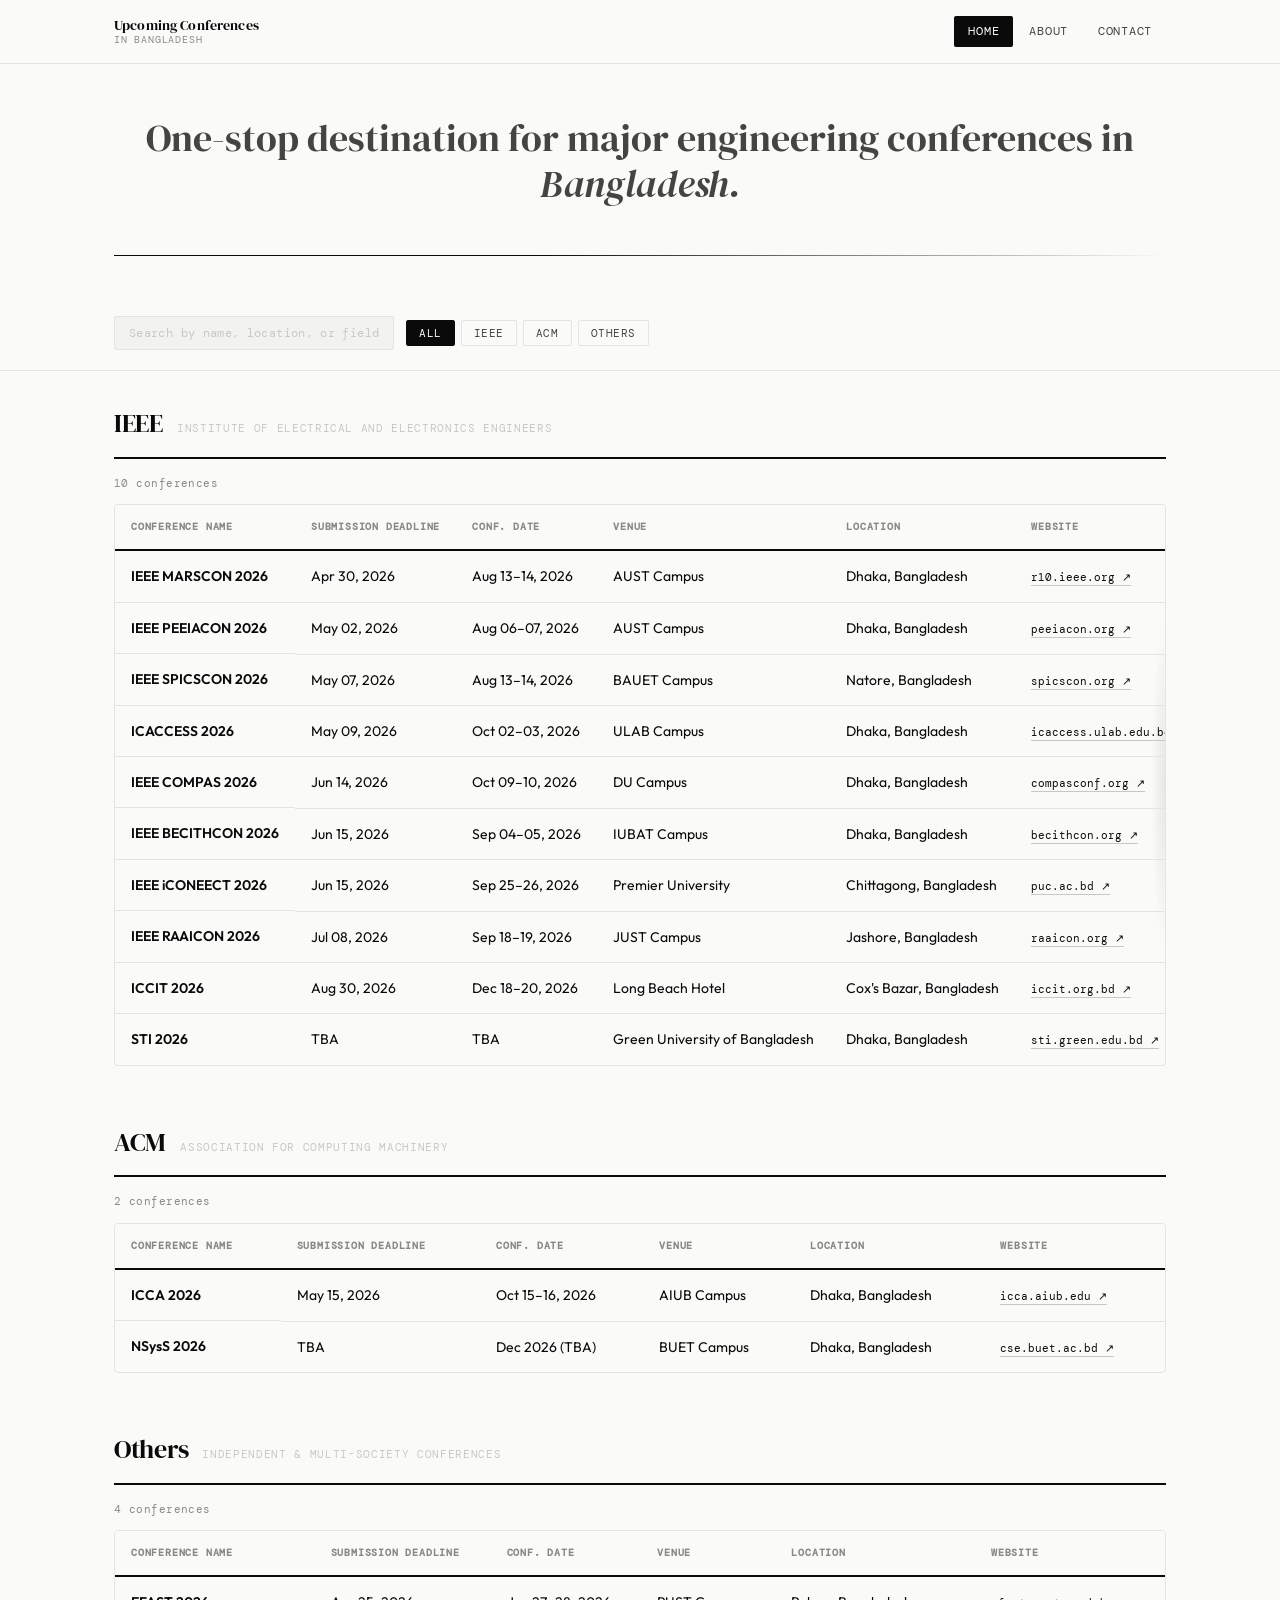
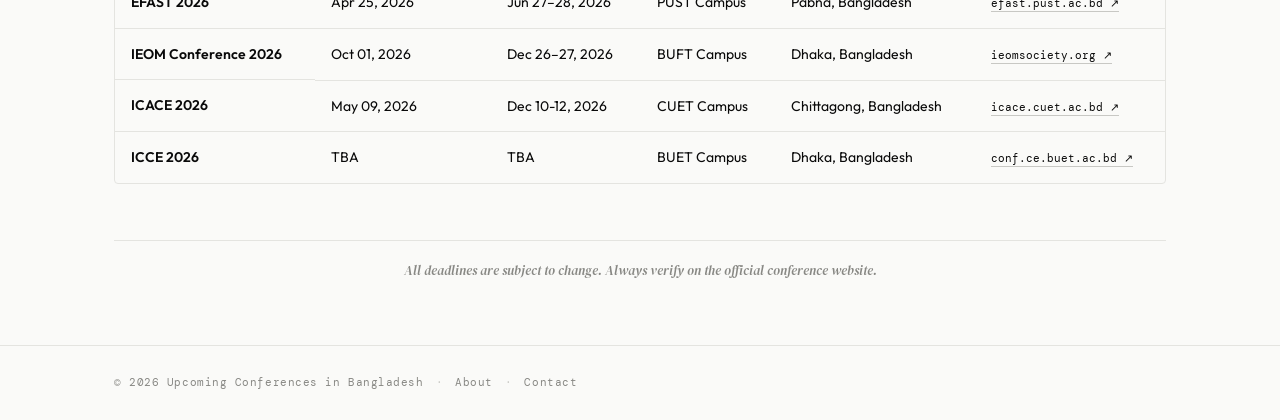
==== index.html @ 28735045 "index.html" ====
<!DOCTYPE html>
<html lang="en">
<head>
  <meta charset="UTF-8">
  <meta name="viewport" content="width=device-width, initial-scale=1.0">
  <title>Upcoming Conferences in Bangladesh</title>
  <link rel="icon" href="favicon.ico" type="image/x-icon">
  <link rel="stylesheet" href="css/style.css">
  <link href="https://fonts.googleapis.com/css2?family=DM+Serif+Display:ital@0;1&family=DM+Mono:wght@400;500&family=Outfit:wght@300;400;500;600&display=swap" rel="stylesheet">
</head>
<body>

  <nav class="navbar">
    <div class="nav-inner">
      <a href="index.html" class="nav-logo">
        <div class="logo-text">
          <span class="logo-line1">Upcoming Conferences</span>
          <span class="logo-line2">in Bangladesh</span>
        </div>
      </a>
      <div class="nav-links">
        <a href="index.html" class="nav-link active">Home</a>
        <a href="about.html" class="nav-link">About</a>
        <a href="contact.html" class="nav-link">Contact</a>
      </div>
      <button class="nav-toggle" id="navToggle" aria-label="Menu">
        <span></span><span></span><span></span>
      </button>
    </div>
    <div class="nav-mobile" id="navMobile">
      <a href="index.html" class="nav-link active">Home</a>
      <a href="about.html" class="nav-link">About</a>
      <a href="contact.html" class="nav-link">Contact</a>
    </div>
  </nav>

  <header class="hero">
    <div class="hero-inner">
      <p class="hero-sub" style="text-align:center;">One-stop destination for major engineering conferences in<br><em>Bangladesh.</em></p>
    </div>
    <div class="hero-rule"></div>
  </header>

  <section class="filters-bar">
    <div class="container">
      <input type="text" id="searchInput" class="search-input" placeholder="Search by name, location, or field…" oninput="filterTable()">
      <div class="filter-chips">
        <button class="chip active" onclick="filterByField('all', this)">All</button>
        <button class="chip" onclick="filterByField('IEEE', this)">IEEE</button>
        <button class="chip" onclick="filterByField('ACM', this)">ACM</button>
        <button class="chip" onclick="filterByField('Others', this)">Others</button>
      </div>
    </div>
  </section>

  <main class="container">

    <div class="org-section" data-org="IEEE">
      <div class="org-header">
        <span class="org-label">IEEE</span>
        <span class="org-label-sub">Institute of Electrical and Electronics Engineers</span>
      </div>
      <div class="table-note">
        <span class="count-label" id="countLabel-ieee"></span>
      </div>
      <div class="table-wrapper">
        <table class="conf-table">
          <thead><tr>
            <th>Conference Name</th><th>Submission Deadline</th><th>Conf. Date</th><th>Venue</th><th>Location</th><th>Website</th>
          </tr></thead>
          <tbody class="tableBody" data-org="IEEE">
            <tr data-org="IEEE">
              <td class="conf-name">IEEE MARSCON 2026</td>
              <td class="deadline-cell">Apr 30, 2026</td>
              <td>Aug 13–14, 2026</td><td>AUST Campus</td><td>Dhaka, Bangladesh</td>
              <td><a href="https://r10.ieee.org/bd-aps-mtts/marscon" target="_blank" class="conf-link">r10.ieee.org ↗</a></td>
            </tr>
            <tr data-org="IEEE">
              <td class="conf-name">IEEE PEEIACON 2026</td>
              <td class="deadline-cell">May 02, 2026</td>
              <td>Aug 06–07, 2026</td><td>AUST Campus</td><td>Dhaka, Bangladesh</td>
              <td><a href="https://peeiacon.org/2026" target="_blank" class="conf-link">peeiacon.org ↗</a></td>
            </tr>
            <tr data-org="IEEE">
              <td class="conf-name">IEEE SPICSCON 2026</td>
              <td class="deadline-cell">May 07, 2026</td>
              <td>Aug 13–14, 2026</td><td>BAUET Campus</td><td>Natore, Bangladesh</td>
              <td><a href="https://spicscon.org/2026" target="_blank" class="conf-link">spicscon.org ↗</a></td>
            </tr>
            <tr data-org="IEEE">
              <td class="conf-name">ICACCESS 2026</td>
              <td class="deadline-cell">May 09, 2026</td>
              <td>Oct 02–03, 2026</td><td>ULAB Campus</td><td>Dhaka, Bangladesh</td>
              <td><a href="https://icaccess.ulab.edu.bd" target="_blank" class="conf-link">icaccess.ulab.edu.bd ↗</a></td>
            </tr>
            <tr data-org="IEEE">
              <td class="conf-name">IEEE COMPAS 2026</td>
              <td class="deadline-cell">Jun 14, 2026</td>
              <td>Oct 09–10, 2026</td><td>DU Campus</td><td>Dhaka, Bangladesh</td>
              <td><a href="https://compasconf.org" target="_blank" class="conf-link">compasconf.org ↗</a></td>
            </tr>
            <tr data-org="IEEE">
              <td class="conf-name">IEEE BECITHCON 2026</td>
              <td class="deadline-cell">Jun 15, 2026</td>
              <td>Sep 04–05, 2026</td><td>IUBAT Campus</td><td>Dhaka, Bangladesh</td>
              <td><a href="https://becithcon.org/2026" target="_blank" class="conf-link">becithcon.org ↗</a></td>
            </tr>
            <tr data-org="IEEE">
              <td class="conf-name">IEEE iCONEECT 2026</td>
              <td class="deadline-cell">Jun 15, 2026</td>
              <td>Sep 25–26, 2026</td><td>Premier University</td><td>Chittagong, Bangladesh</td>
              <td><a href="https://iconeect2026.puc.ac.bd" target="_blank" class="conf-link">puc.ac.bd ↗</a></td>
            </tr>
            <tr data-org="IEEE">
              <td class="conf-name">IEEE RAAICON 2026</td>
              <td class="deadline-cell">Jul 08, 2026</td>
              <td>Sep 18–19, 2026</td><td>JUST Campus</td><td>Jashore, Bangladesh</td>
              <td><a href="https://raaicon.org/2026" target="_blank" class="conf-link">raaicon.org ↗</a></td>
            </tr>
            <tr data-org="IEEE">
              <td class="conf-name">ICCIT 2026</td>
              <td class="deadline-cell">Aug 30, 2026</td>
              <td>Dec 18–20, 2026</td><td>Long Beach Hotel</td><td>Cox's Bazar, Bangladesh</td>
              <td><a href="https://iccit.org.bd/2026/" target="_blank" class="conf-link">iccit.org.bd ↗</a></td>
            </tr>
            <tr data-org="IEEE">
              <td class="conf-name">STI 2026</td>
              <td class="deadline-cell">TBA</td>
              <td>TBA</td><td>Green University of Bangladesh</td><td>Dhaka, Bangladesh</td>
              <td><a href="https://sti.green.edu.bd/" target="_blank" class="conf-link">sti.green.edu.bd ↗</a></td>
            </tr>
          </tbody>
        </table>
      </div>
      <div class="card-list" id="cardList-ieee"></div>
    </div>

    <div class="org-section" data-org="ACM">
      <div class="org-header">
        <span class="org-label">ACM</span>
        <span class="org-label-sub">Association for Computing Machinery</span>
      </div>
      <div class="table-note">
        <span class="count-label" id="countLabel-acm"></span>
      </div>
      <div class="table-wrapper">
        <table class="conf-table">
          <thead><tr>
            <th>Conference Name</th><th>Submission Deadline</th><th>Conf. Date</th><th>Venue</th><th>Location</th><th>Website</th>
          </tr></thead>
          <tbody class="tableBody" data-org="ACM">
            <tr data-org="ACM">
              <td class="conf-name">ICCA 2026</td>
              <td class="deadline-cell">May 15, 2026</td>
              <td>Oct 15–16, 2026</td><td>AIUB Campus</td><td>Dhaka, Bangladesh</td>
              <td><a href="https://icca.aiub.edu/" target="_blank" class="conf-link">icca.aiub.edu ↗</a></td>
            </tr>
            <tr data-org="ACM">
              <td class="conf-name">NSysS 2026</td>
              <td class="deadline-cell">TBA</td>
              <td>Dec 2026 (TBA)</td><td>BUET Campus</td><td>Dhaka, Bangladesh</td>
              <td><a href="https://cse.buet.ac.bd/nsyss2026/" target="_blank" class="conf-link">cse.buet.ac.bd ↗</a></td>
            </tr>
          </tbody>
        </table>
      </div>
      <div class="card-list" id="cardList-acm"></div>
    </div>

    <div class="org-section" data-org="Others">
      <div class="org-header">
        <span class="org-label">Others</span>
        <span class="org-label-sub">Independent &amp; multi-society conferences</span>
      </div>
      <div class="table-note">
        <span class="count-label" id="countLabel-others"></span>
      </div>
      <div class="table-wrapper">
        <table class="conf-table">
          <thead><tr>
            <th>Conference Name</th><th>Submission Deadline</th><th>Conf. Date</th><th>Venue</th><th>Location</th><th>Website</th>
          </tr></thead>
          <tbody class="tableBody" data-org="Others">
            <tr data-org="Others">
              <td class="conf-name">EFAST 2026</td>
              <td class="deadline-cell">Apr 25, 2026</td>
              <td>Jun 27–28, 2026</td><td>PUST Campus</td><td>Pabna, Bangladesh</td>
              <td><a href="https://efast.pust.ac.bd" target="_blank" class="conf-link">efast.pust.ac.bd ↗</a></td>
            </tr>
            <tr data-org="Others">
              <td class="conf-name">IEOM Conference 2026</td>
              <td class="deadline-cell">Oct 01, 2026</td>
              <td>Dec 26–27, 2026</td><td>BUFT Campus</td><td>Dhaka, Bangladesh</td>
              <td><a href="https://ieomsociety.org/bangladesh2026/" target="_blank" class="conf-link">ieomsociety.org ↗</a></td>
            </tr>
<tr data-org="Others">
              <td class="conf-name">ICACE 2026</td>
              <td class="deadline-cell">May 09, 2026</td>
              <td>Dec 10-12, 2026</td><td>CUET Campus</td><td>Chittagong, Bangladesh</td>
              <td><a href="https://icace.cuet.ac.bd/" target="_blank" class="conf-link">icace.cuet.ac.bd ↗</a></td>
            </tr>
<tr data-org="Others">
              <td class="conf-name">ICCE 2026</td>
              <td class="deadline-cell">TBA</td>
              <td>TBA</td><td>BUET Campus</td><td>Dhaka, Bangladesh</td>
              <td><a href="https://conf.ce.buet.ac.bd/" target="_blank" class="conf-link">conf.ce.buet.ac.bd ↗</a></td>
            </tr>
          </tbody>
        </table>
      </div>
      <div class="card-list" id="cardList-others"></div>
    </div>

    <p class="no-results" id="noResults" style="display:none">No conferences match your search.</p>

    <div class="table-footer">
      <p><em>All deadlines are subject to change. Always verify on the official conference website.</em></p>
    </div>

  </main>

  <footer class="site-footer">
    <div class="container">
      <span>© 2026 Upcoming Conferences in Bangladesh</span>
      <span class="footer-sep">·</span>
      <a href="about.html">About</a>
      <span class="footer-sep">·</span>
      <a href="contact.html">Contact</a>
    </div>
  </footer>

  <script src="js/script.js"></script>
</body>
</html>
---- css/style.css ----
/* ===== RESET & BASE ===== */
*, *::before, *::after { box-sizing: border-box; margin: 0; padding: 0; }

:root {
  --black: #0a0a0a;
  --white: #fafaf8;
  --gray-100: #f2f2f0;
  --gray-200: #e4e4e0;
  --gray-300: #c8c8c4;
  --gray-500: #888884;
  --gray-700: #444442;
  --accent: #111;
  --font-serif: 'DM Serif Display', Georgia, serif;
  --font-sans: 'Outfit', sans-serif;
  --font-mono: 'DM Mono', monospace;
  --radius: 4px;
  --nav-h: 64px;
}

html { scroll-behavior: smooth; }

body {
  background: var(--white);
  color: var(--black);
  font-family: var(--font-sans);
  font-size: 15px;
  line-height: 1.6;
  -webkit-font-smoothing: antialiased;
}

a { color: inherit; text-decoration: none; }
.container { max-width: 1100px; margin: 0 auto; padding: 0 24px; }

/* ===== NAVBAR ===== */
.navbar {
  position: sticky;
  top: 0;
  z-index: 100;
  background: var(--white);
  border-bottom: 1px solid var(--gray-200);
  height: var(--nav-h);
}

.nav-inner {
  max-width: 1100px;
  margin: 0 auto;
  padding: 0 24px;
  height: 100%;
  display: flex;
  align-items: center;
  gap: 16px;
}

/* LOGO */
.nav-logo {
  display: flex;
  align-items: center;
  gap: 10px;
  text-decoration: none;
  flex-shrink: 0;
}

.logo-text {
  display: flex;
  flex-direction: column;
  line-height: 1.2;
}

.logo-line1 {
  font-family: var(--font-serif);
  font-size: 14px;
  color: var(--black);
  letter-spacing: 0.01em;
}

.logo-line2 {
  font-family: var(--font-mono);
  font-size: 10px;
  color: var(--gray-500);
  letter-spacing: 0.08em;
  text-transform: uppercase;
}

/* NAV LINKS */
.nav-links {
  margin-left: auto;
  display: flex;
  gap: 2px;
}

.nav-link {
  font-family: var(--font-mono);
  font-size: 12px;
  letter-spacing: 0.06em;
  text-transform: uppercase;
  padding: 6px 14px;
  border-radius: 2px;
  color: var(--gray-700);
  transition: background 0.15s, color 0.15s;
}

.nav-link:hover { background: var(--gray-100); color: var(--black); }
.nav-link.active { background: var(--black); color: var(--white); }

/* HAMBURGER */
.nav-toggle {
  display: none;
  flex-direction: column;
  gap: 5px;
  background: none;
  border: none;
  cursor: pointer;
  padding: 4px;
  margin-left: auto;
}

.nav-toggle span {
  display: block;
  width: 22px;
  height: 1.5px;
  background: var(--black);
  transition: transform 0.2s, opacity 0.2s;
}

.nav-mobile {
  display: none;
  flex-direction: column;
  background: var(--white);
  border-top: 1px solid var(--gray-200);
  padding: 12px 24px;
  gap: 4px;
}

.nav-mobile .nav-link {
  padding: 10px 12px;
  font-size: 13px;
}

.nav-mobile.open { display: flex; }

/* ===== HERO ===== */
.hero {
  padding: 52px 24px 40px;
  max-width: 1100px;
  margin: 0 auto;
  position: relative;
}

.hero-sub {
  font-family: var(--font-serif);
  font-size: clamp(24px, 3.5vw, 38px);
  color: var(--gray-700);
  font-weight: 400;
  line-height: 1.2;
  white-space: nowrap;
  overflow: hidden;
  text-overflow: ellipsis;
}

.hero-rule {
  margin-top: 48px;
  height: 1px;
  background: linear-gradient(to right, var(--black) 0%, var(--black) 40%, transparent 100%);
}

/* ===== FILTERS ===== */
.filters-bar {
  padding: 20px 0;
  border-bottom: 1px solid var(--gray-200);
  background: var(--white);
  position: sticky;
  top: var(--nav-h);
  z-index: 50;
}

.filters-bar .container {
  display: flex;
  flex-wrap: wrap;
  align-items: center;
  gap: 12px;
}

.search-input {
  font-family: var(--font-mono);
  font-size: 12px;
  letter-spacing: 0.03em;
  border: 1px solid var(--gray-200);
  background: var(--gray-100);
  padding: 8px 14px;
  border-radius: 2px;
  outline: none;
  width: 280px;
  transition: border-color 0.15s, background 0.15s;
  color: var(--black);
}

.search-input::placeholder { color: var(--gray-300); }
.search-input:focus { border-color: var(--black); background: var(--white); }

.filter-chips {
  display: flex;
  gap: 6px;
  flex-wrap: wrap;
}

.chip {
  font-family: var(--font-mono);
  font-size: 11px;
  letter-spacing: 0.05em;
  text-transform: uppercase;
  padding: 5px 12px;
  border: 1px solid var(--gray-200);
  background: transparent;
  border-radius: 2px;
  cursor: pointer;
  color: var(--gray-700);
  transition: background 0.12s, color 0.12s, border-color 0.12s;
}

.chip:hover { border-color: var(--gray-500); color: var(--black); }
.chip.active { background: var(--black); color: var(--white); border-color: var(--black); }

/* ===== TABLE AREA ===== */
main.container { padding-top: 32px; padding-bottom: 64px; }

.table-note {
  display: flex;
  justify-content: space-between;
  align-items: center;
  margin-bottom: 12px;
}

.swipe-hint {
  font-family: var(--font-mono);
  font-size: 10px;
  letter-spacing: 0.06em;
  color: var(--gray-300);
  text-transform: uppercase;
  display: none; /* shown only on mobile via JS */
}

.count-label {
  font-family: var(--font-mono);
  font-size: 11px;
  color: var(--gray-500);
  letter-spacing: 0.04em;
}

/* TABLE */
.table-wrapper {
  width: 100%;
  overflow-x: auto;
  -webkit-overflow-scrolling: touch;
  border: 1px solid var(--gray-200);
  border-radius: var(--radius);
  /* Subtle scroll shadow indicators */
  background:
    linear-gradient(to right, var(--white) 20px, transparent 20px),
    linear-gradient(to left, var(--white) 20px, transparent 20px) 100% 0,
    radial-gradient(ellipse at left, rgba(0,0,0,.08) 0%, transparent 70%) 0 50%,
    radial-gradient(ellipse at right, rgba(0,0,0,.08) 0%, transparent 70%) 100% 50%;
  background-repeat: no-repeat;
  background-color: var(--white);
  background-size: 40px 100%, 40px 100%, 14px 60%, 14px 60%;
  background-attachment: local, local, scroll, scroll;
}

.conf-table {
  width: 100%;
  min-width: 780px;
  border-collapse: collapse;
  font-size: 14px;
}

.conf-table thead tr {
  border-bottom: 2px solid var(--black);
}

.conf-table th {
  font-family: var(--font-mono);
  font-size: 10px;
  letter-spacing: 0.08em;
  text-transform: uppercase;
  color: var(--gray-500);
  padding: 14px 16px;
  text-align: left;
  white-space: nowrap;
  background: var(--white);
}

.conf-table td {
  padding: 14px 16px;
  vertical-align: top;
  border-bottom: 1px solid var(--gray-200);
  color: var(--black);
  white-space: nowrap;
}

.conf-table tbody tr {
  transition: background 0.1s;
}

.conf-table tbody tr:hover { background: var(--gray-100); }
.conf-table tbody tr:last-child td { border-bottom: none; }
.conf-table tbody tr.hidden { display: none; }

/* Conf name cell */
.conf-name {
  font-weight: 600;
  white-space: nowrap;
  display: flex;
  align-items: center;
  gap: 8px;
}

.conf-field-tag {
  font-family: var(--font-mono);
  font-size: 9px;
  letter-spacing: 0.06em;
  text-transform: uppercase;
  padding: 2px 7px;
  border: 1px solid var(--gray-200);
  border-radius: 2px;
  color: var(--gray-500);
  font-weight: 400;
  flex-shrink: 0;
}

/* Deadline cell */
.deadline-cell {
  white-space: nowrap;
}

.deadline-note {
  display: block;
  font-size: 10px;
  color: var(--gray-300);
  font-family: var(--font-mono);
  margin-top: 2px;
  white-space: normal;
  max-width: 160px;
  line-height: 1.4;
}

/* Website link */
.conf-link {
  font-family: var(--font-mono);
  font-size: 11px;
  color: var(--black);
  border-bottom: 1px solid var(--gray-300);
  padding-bottom: 1px;
  transition: border-color 0.15s;
  white-space: nowrap;
}

.conf-link:hover { border-color: var(--black); }

/* ===== MOBILE CARDS ===== */
.card-list {
  display: none;
  flex-direction: column;
  gap: 1px;
  background: var(--gray-200);
  border: 1px solid var(--gray-200);
  border-radius: var(--radius);
  overflow: hidden;
}

.conf-card {
  background: var(--white);
  padding: 18px 16px;
  transition: background 0.1s;
}

.conf-card.hidden { display: none; }
.conf-card:active { background: var(--gray-100); }

.card-top {
  display: flex;
  justify-content: space-between;
  align-items: flex-start;
  gap: 12px;
  margin-bottom: 10px;
}

.card-name {
  font-weight: 600;
  font-size: 15px;
  line-height: 1.3;
}

.card-tag {
  font-family: var(--font-mono);
  font-size: 9px;
  letter-spacing: 0.06em;
  text-transform: uppercase;
  padding: 3px 8px;
  border: 1px solid var(--gray-200);
  border-radius: 2px;
  color: var(--gray-500);
  flex-shrink: 0;
  margin-top: 2px;
}

.card-rows {
  display: grid;
  grid-template-columns: 1fr 1fr;
  gap: 8px 12px;
  margin-bottom: 12px;
}

.card-row {}

.card-label {
  font-family: var(--font-mono);
  font-size: 9px;
  text-transform: uppercase;
  letter-spacing: 0.06em;
  color: var(--gray-300);
  display: block;
  margin-bottom: 2px;
}

.card-val {
  font-size: 13px;
  color: var(--black);
  line-height: 1.4;
}

.card-deadline-note {
  display: block;
  font-size: 10px;
  color: var(--gray-300);
  font-family: var(--font-mono);
}

.card-link-row {
  padding-top: 10px;
  border-top: 1px solid var(--gray-100);
}

/* ===== NO RESULTS ===== */
.no-results {
  text-align: center;
  padding: 48px;
  font-family: var(--font-mono);
  font-size: 12px;
  letter-spacing: 0.06em;
  color: var(--gray-300);
  text-transform: uppercase;
}

/* ===== TABLE FOOTER ===== */
.table-footer {
  margin-top: 40px;
  padding-top: 20px;
  border-top: 1px solid var(--gray-200);
  text-align: center;
}
.table-footer p {
  font-size: 13px;
  color: var(--gray-500);
  font-family: var(--font-serif);
  font-style: italic;
}

/* ===== ORG SECTIONS ===== */
.org-section {
  margin-bottom: 56px;
}

.org-header {
  display: flex;
  align-items: baseline;
  gap: 14px;
  margin-bottom: 16px;
  padding-bottom: 12px;
  border-bottom: 2px solid var(--black);
}

.org-label {
  font-family: var(--font-serif);
  font-size: 26px;
  font-weight: 400;
  color: var(--black);
  letter-spacing: -0.01em;
}

.org-label-sub {
  font-family: var(--font-mono);
  font-size: 11px;
  letter-spacing: 0.06em;
  color: var(--gray-300);
  text-transform: uppercase;
}

.org-section.hidden-section { display: none; }

/* ===== SITE FOOTER ===== */
.site-footer {
  border-top: 1px solid var(--gray-200);
  padding: 28px 24px;
  background: var(--white);
}

.site-footer .container {
  display: flex;
  gap: 12px;
  align-items: center;
  font-family: var(--font-mono);
  font-size: 11px;
  letter-spacing: 0.05em;
  color: var(--gray-500);
}

.footer-sep { color: var(--gray-300); }
.site-footer a:hover { color: var(--black); }

/* ===== ABOUT / CONTACT PAGES ===== */
.page-hero {
  padding: 64px 24px 48px;
  max-width: 1100px;
  margin: 0 auto;
}

.page-hero h1 {
  font-family: var(--font-serif);
  font-size: clamp(32px, 5vw, 52px);
  font-weight: 400;
  line-height: 1.1;
  margin-bottom: 20px;
}

.page-body {
  max-width: 680px;
  margin: 0 auto;
  padding: 0 24px 80px;
}

.page-body p {
  font-size: 15px;
  line-height: 1.8;
  color: var(--gray-700);
  margin-bottom: 20px;
}

.page-body h2 {
  font-family: var(--font-serif);
  font-size: 22px;
  font-weight: 400;
  margin: 40px 0 12px;
  color: var(--black);
}

.contact-form {
  display: flex;
  flex-direction: column;
  gap: 16px;
  max-width: 520px;
  margin-top: 32px;
}

.form-group { display: flex; flex-direction: column; gap: 6px; }

.form-label {
  font-family: var(--font-mono);
  font-size: 10px;
  letter-spacing: 0.08em;
  text-transform: uppercase;
  color: var(--gray-500);
}

.form-input, .form-textarea {
  font-family: var(--font-sans);
  font-size: 14px;
  border: 1px solid var(--gray-200);
  background: var(--gray-100);
  padding: 10px 14px;
  border-radius: 2px;
  outline: none;
  color: var(--black);
  transition: border-color 0.15s, background 0.15s;
}

.form-input:focus, .form-textarea:focus {
  border-color: var(--black);
  background: var(--white);
}

.form-textarea { min-height: 120px; resize: vertical; }

.form-btn {
  align-self: flex-start;
  font-family: var(--font-mono);
  font-size: 11px;
  letter-spacing: 0.08em;
  text-transform: uppercase;
  padding: 11px 24px;
  background: var(--black);
  color: var(--white);
  border: none;
  border-radius: 2px;
  cursor: pointer;
  transition: opacity 0.15s;
}

.form-btn:hover { opacity: 0.82; }

/* ===== RESPONSIVE ===== */
@media (max-width: 768px) {
  .navbar { height: auto; }
  .nav-inner { height: 56px; }
  .nav-links { display: none; }
  .nav-toggle { display: flex; }

  .hero { padding: 40px 16px 32px; }
  .filters-bar .container { flex-direction: column; align-items: flex-start; }
  .search-input { width: 100%; }

  /* On mobile: hide table, show cards */
  .table-wrapper { display: none; }
  .card-list { display: flex; }
  .swipe-hint { display: block; }

  .site-footer .container {
    flex-direction: column;
    align-items: flex-start;
    gap: 6px;
  }

  .footer-sep { display: none; }
}

@media (min-width: 769px) {
  .card-list { display: none !important; }
  .table-wrapper { display: block; }
}

/* ===== ANIMATIONS ===== */
@keyframes fadeIn {
  from { opacity: 0; transform: translateY(8px); }
  to   { opacity: 1; transform: translateY(0); }
}

.conf-table tbody tr {
  animation: fadeIn 0.25s ease both;
}

.conf-card {
  animation: fadeIn 0.2s ease both;
}

/* ===== HERO MOBILE ===== */
@media (max-width: 600px) {
  .hero-sub { white-space: normal; font-size: 22px; }
}
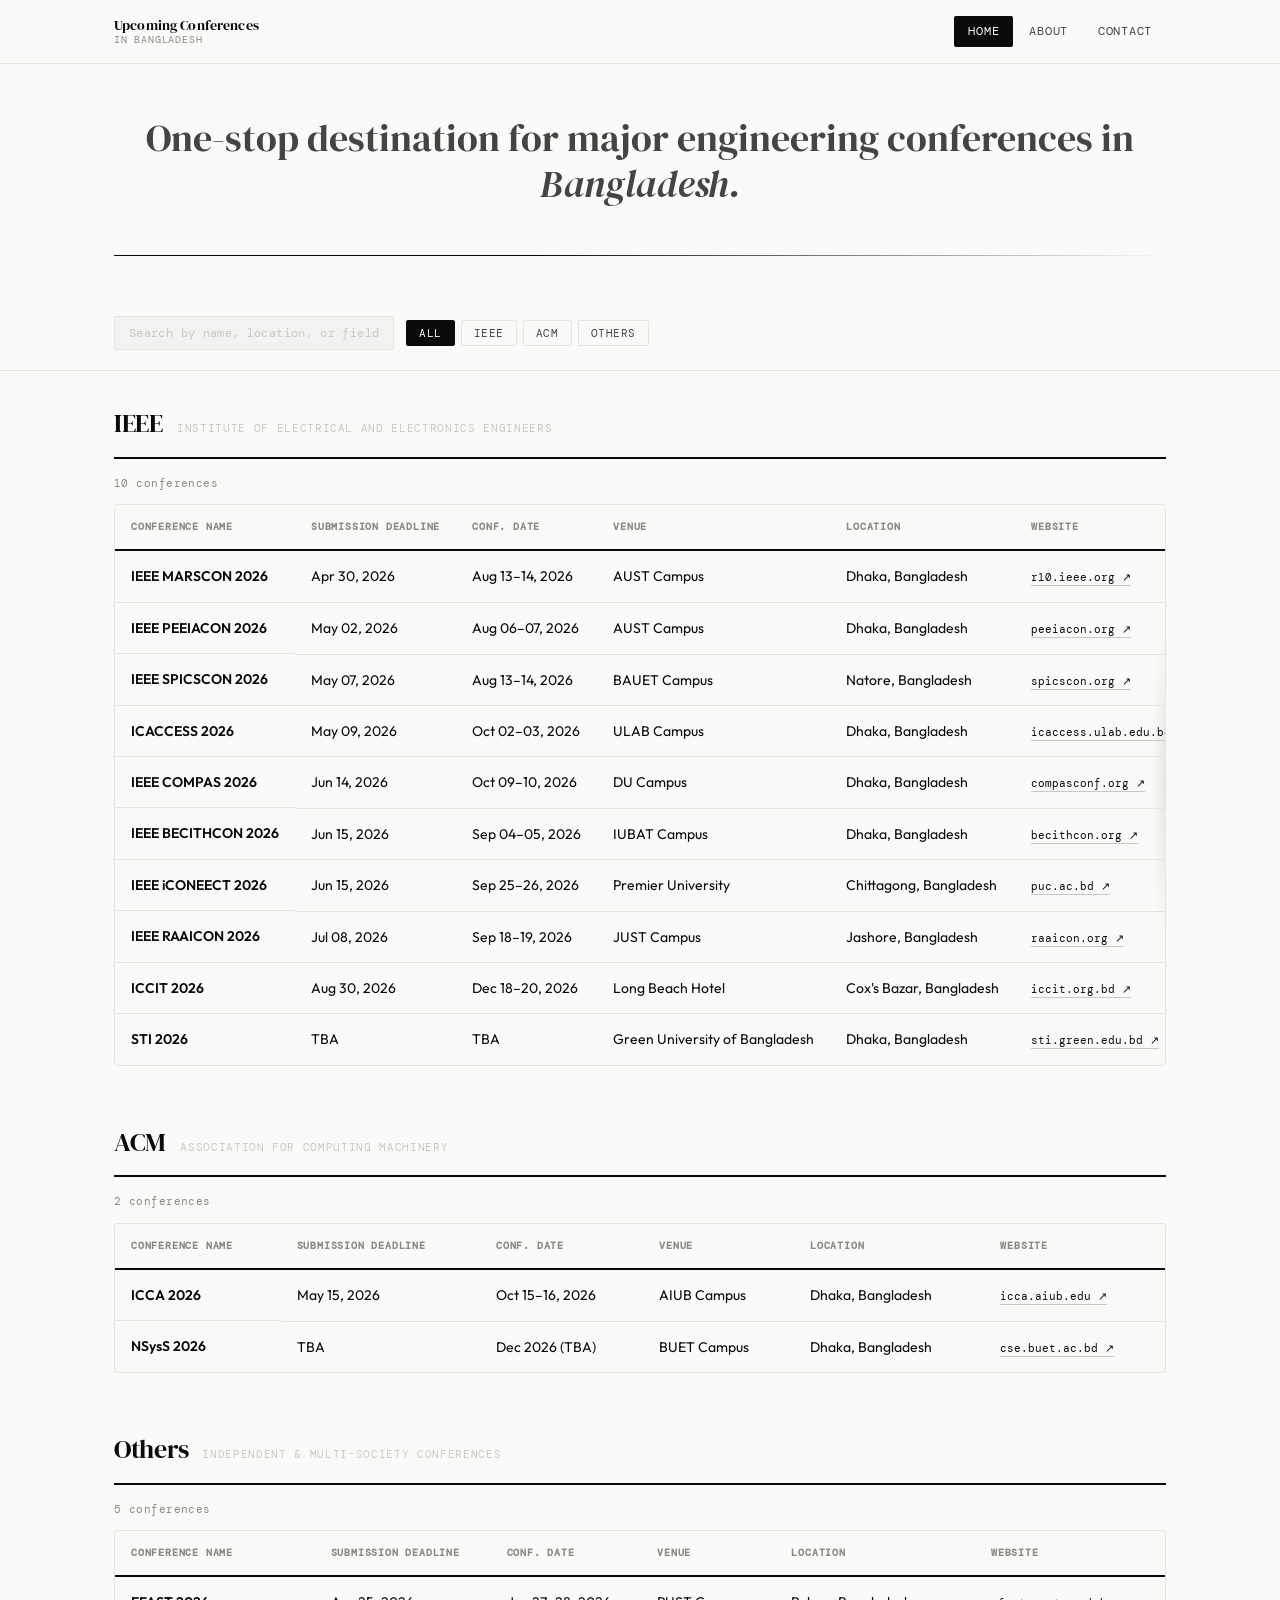
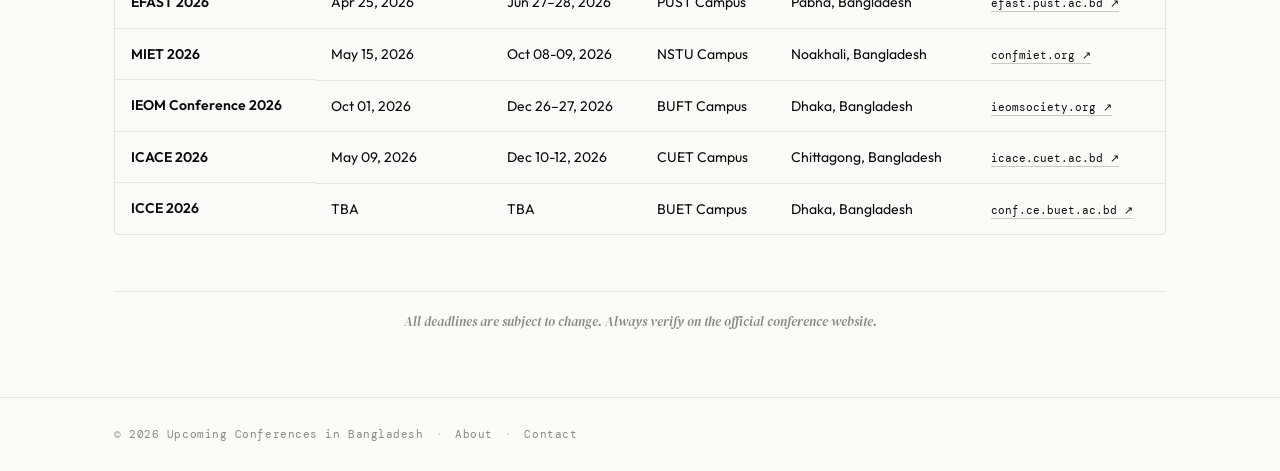
==== commit 2fec5932: "index.html" ====
--- a/index.html
+++ b/index.html
@@ -188,6 +188,12 @@
               <td><a href="https://efast.pust.ac.bd" target="_blank" class="conf-link">efast.pust.ac.bd ↗</a></td>
             </tr>
             <tr data-org="Others">
+              <td class="conf-name">MIET 2026</td>
+              <td class="deadline-cell">May 15, 2026</td>
+              <td>Oct 08-09, 2026</td><td>NSTU Campus</td><td>Noakhali, Bangladesh</td>
+              <td><a href="https://confmiet.org/" target="_blank" class="conf-link">confmiet.org ↗</a></td>
+            </tr>
+            <tr data-org="Others">
               <td class="conf-name">IEOM Conference 2026</td>
               <td class="deadline-cell">Oct 01, 2026</td>
               <td>Dec 26–27, 2026</td><td>BUFT Campus</td><td>Dhaka, Bangladesh</td>
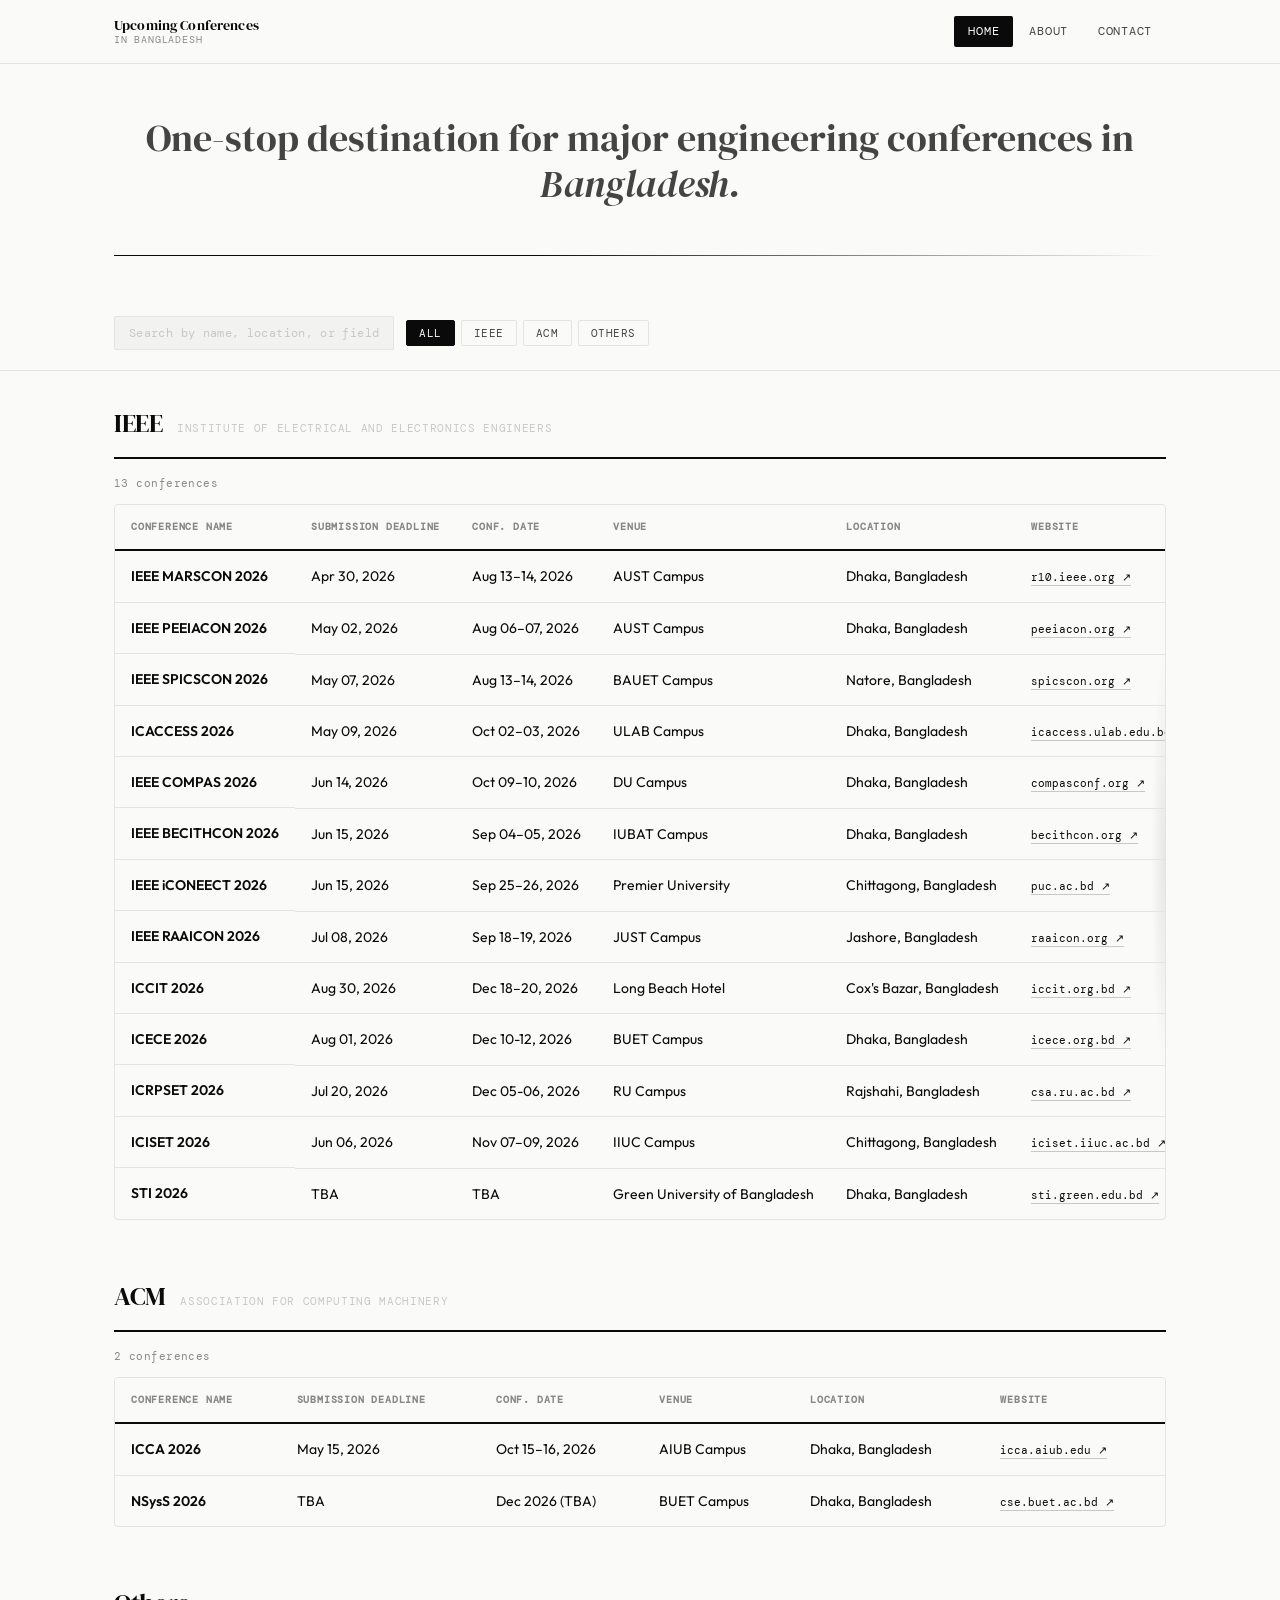
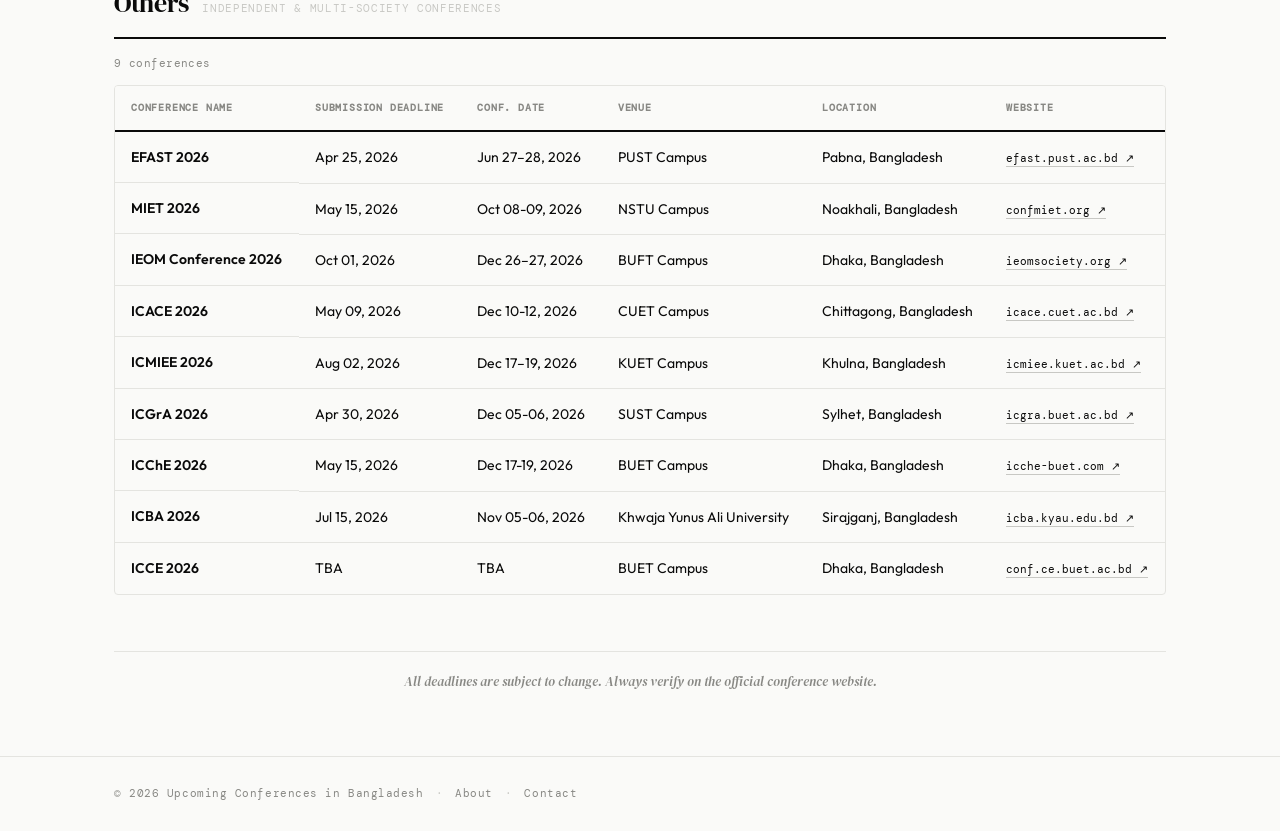
==== commit 86a195c7: "index.html" ====
--- a/index.html
+++ b/index.html
@@ -124,6 +124,24 @@
               <td><a href="https://iccit.org.bd/2026/" target="_blank" class="conf-link">iccit.org.bd ↗</a></td>
             </tr>
             <tr data-org="IEEE">
+              <td class="conf-name">ICECE 2026</td>
+              <td class="deadline-cell">Aug 01, 2026</td>
+              <td>Dec 10-12, 2026</td><td>BUET Campus</td><td>Dhaka, Bangladesh</td>
+              <td><a href="https://icece.org.bd/2026/" target="_blank" class="conf-link">icece.org.bd ↗</a></td>
+            </tr>
+<tr data-org="IEEE">
+              <td class="conf-name">ICRPSET 2026</td>
+              <td class="deadline-cell">Jul 20, 2026</td>
+              <td>Dec 05-06, 2026</td><td>RU Campus</td><td>Rajshahi, Bangladesh</td>
+              <td><a href="https://csa.ru.ac.bd/icrpset/2026/" target="_blank" class="conf-link">csa.ru.ac.bd ↗</a></td>
+            </tr>
+<tr data-org="IEEE">
+              <td class="conf-name">ICISET 2026</td>
+              <td class="deadline-cell">Jun 06, 2026</td>
+              <td>Nov 07–09, 2026</td><td>IIUC Campus</td><td>Chittagong, Bangladesh</td>
+              <td><a href="https://iciset.iiuc.ac.bd/" target="_blank" class="conf-link">iciset.iiuc.ac.bd ↗</a></td>
+            </tr>
+            <tr data-org="IEEE">
               <td class="conf-name">STI 2026</td>
               <td class="deadline-cell">TBA</td>
               <td>TBA</td><td>Green University of Bangladesh</td><td>Dhaka, Bangladesh</td>
@@ -205,6 +223,30 @@
               <td>Dec 10-12, 2026</td><td>CUET Campus</td><td>Chittagong, Bangladesh</td>
               <td><a href="https://icace.cuet.ac.bd/" target="_blank" class="conf-link">icace.cuet.ac.bd ↗</a></td>
             </tr>
+            <tr data-org="Others">
+              <td class="conf-name">ICMIEE 2026</td>
+              <td class="deadline-cell">Aug 02, 2026</td>
+              <td>Dec 17–19, 2026</td><td>KUET Campus</td><td>Khulna, Bangladesh</td>
+              <td><a href="https://icmiee.kuet.ac.bd/" target="_blank" class="conf-link">icmiee.kuet.ac.bd ↗</a></td>
+            </tr>
+<tr data-org="Others">
+              <td class="conf-name">ICGrA 2026</td>
+              <td class="deadline-cell">Apr 30, 2026</td>
+              <td>Dec 05-06, 2026</td><td>SUST Campus</td><td>Sylhet, Bangladesh</td>
+              <td><a href="https://icgra.buet.ac.bd/2026" target="_blank" class="conf-link">icgra.buet.ac.bd ↗</a></td>
+            </tr>
+<tr data-org="Others">
+              <td class="conf-name">ICChE 2026</td>
+              <td class="deadline-cell">May 15, 2026</td>
+              <td>Dec 17-19, 2026</td><td>BUET Campus</td><td>Dhaka, Bangladesh</td>
+              <td><a href="https://icche-buet.com/" target="_blank" class="conf-link">icche-buet.com ↗</a></td>
+            </tr>
+<tr data-org="Others">
+              <td class="conf-name">ICBA 2026 </td>
+              <td class="deadline-cell">Jul 15, 2026</td>
+              <td>Nov 05-06, 2026</td><td>Khwaja Yunus Ali University</td><td>Sirajganj, Bangladesh</td>
+              <td><a href="https://icba.kyau.edu.bd/" target="_blank" class="conf-link">icba.kyau.edu.bd ↗</a></td>
+            </tr>
 <tr data-org="Others">
               <td class="conf-name">ICCE 2026</td>
               <td class="deadline-cell">TBA</td>
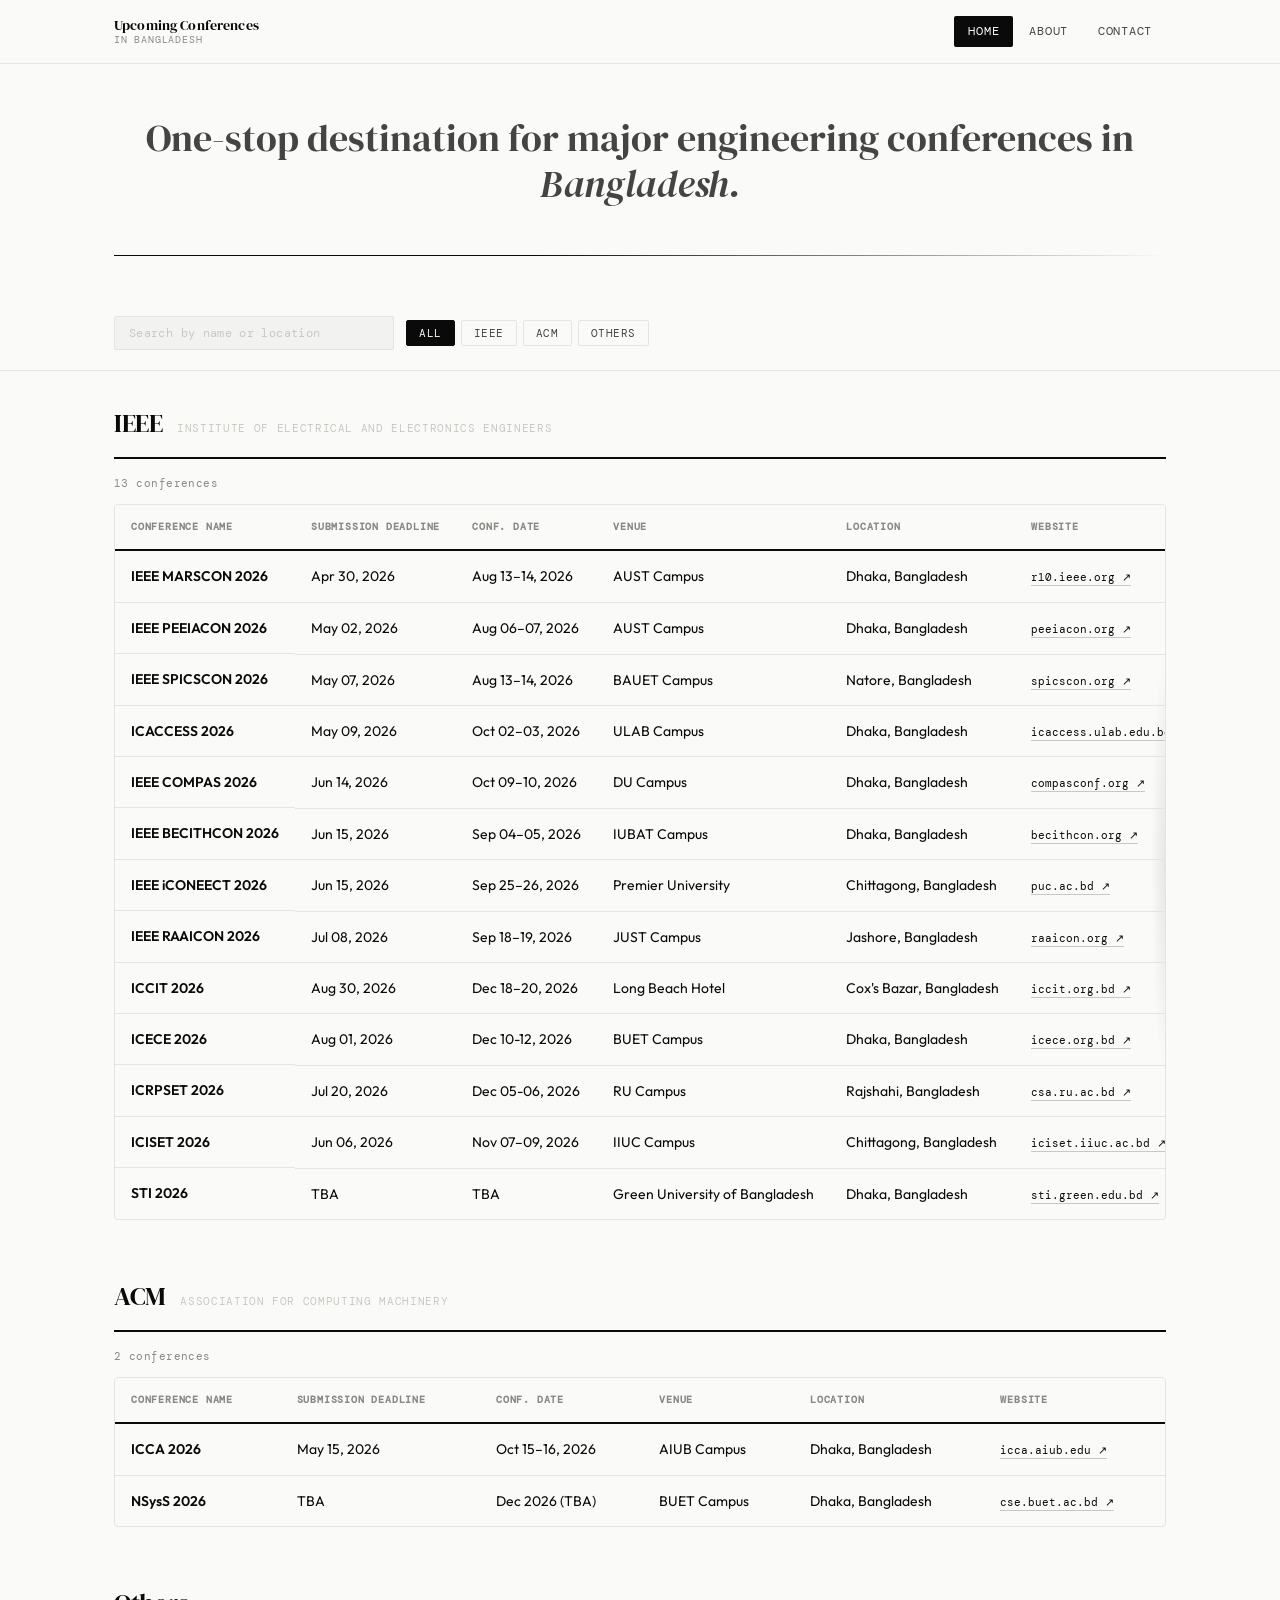
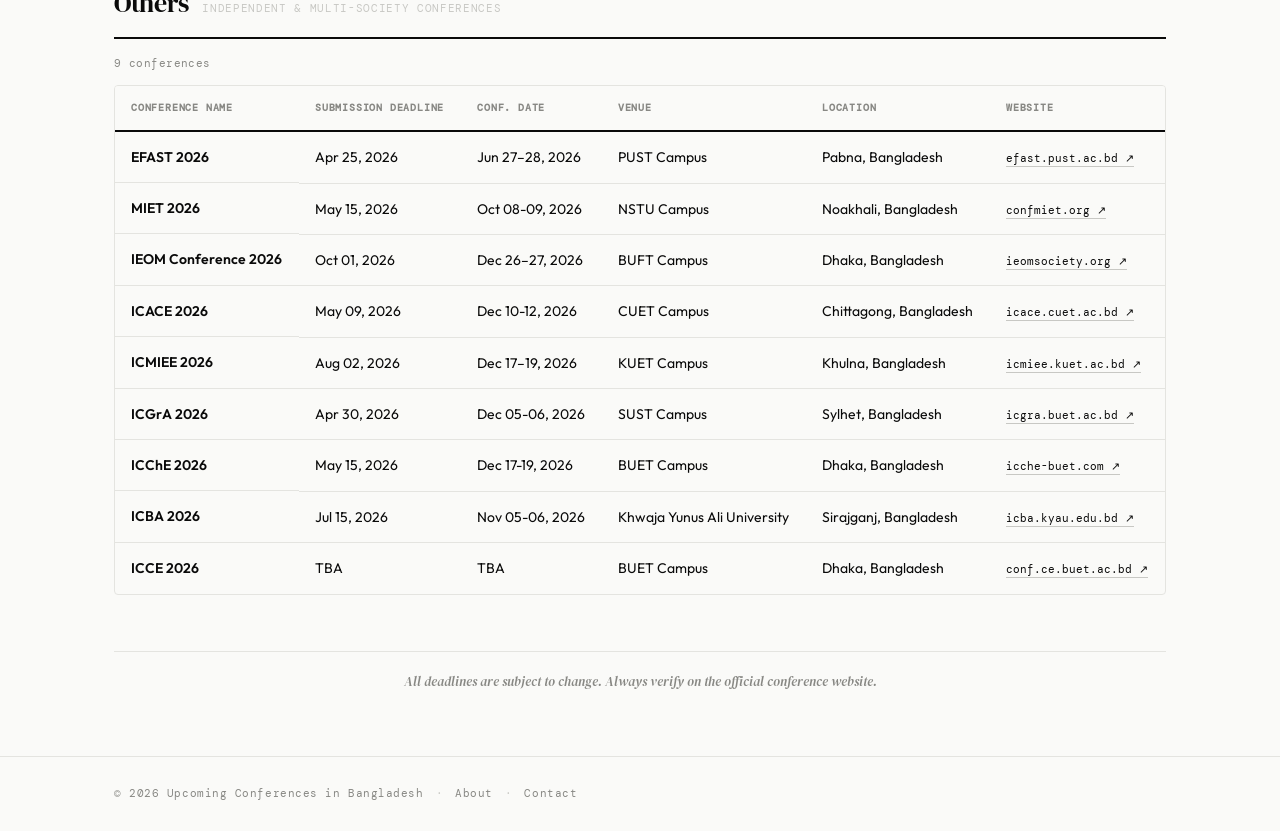
==== commit e6427e48: "index.html" ====
--- a/index.html
+++ b/index.html
@@ -43,7 +43,7 @@
 
   <section class="filters-bar">
     <div class="container">
-      <input type="text" id="searchInput" class="search-input" placeholder="Search by name, location, or field…" oninput="filterTable()">
+      <input type="text" id="searchInput" class="search-input" placeholder="Search by name or location" oninput="filterTable()">
       <div class="filter-chips">
         <button class="chip active" onclick="filterByField('all', this)">All</button>
         <button class="chip" onclick="filterByField('IEEE', this)">IEEE</button>
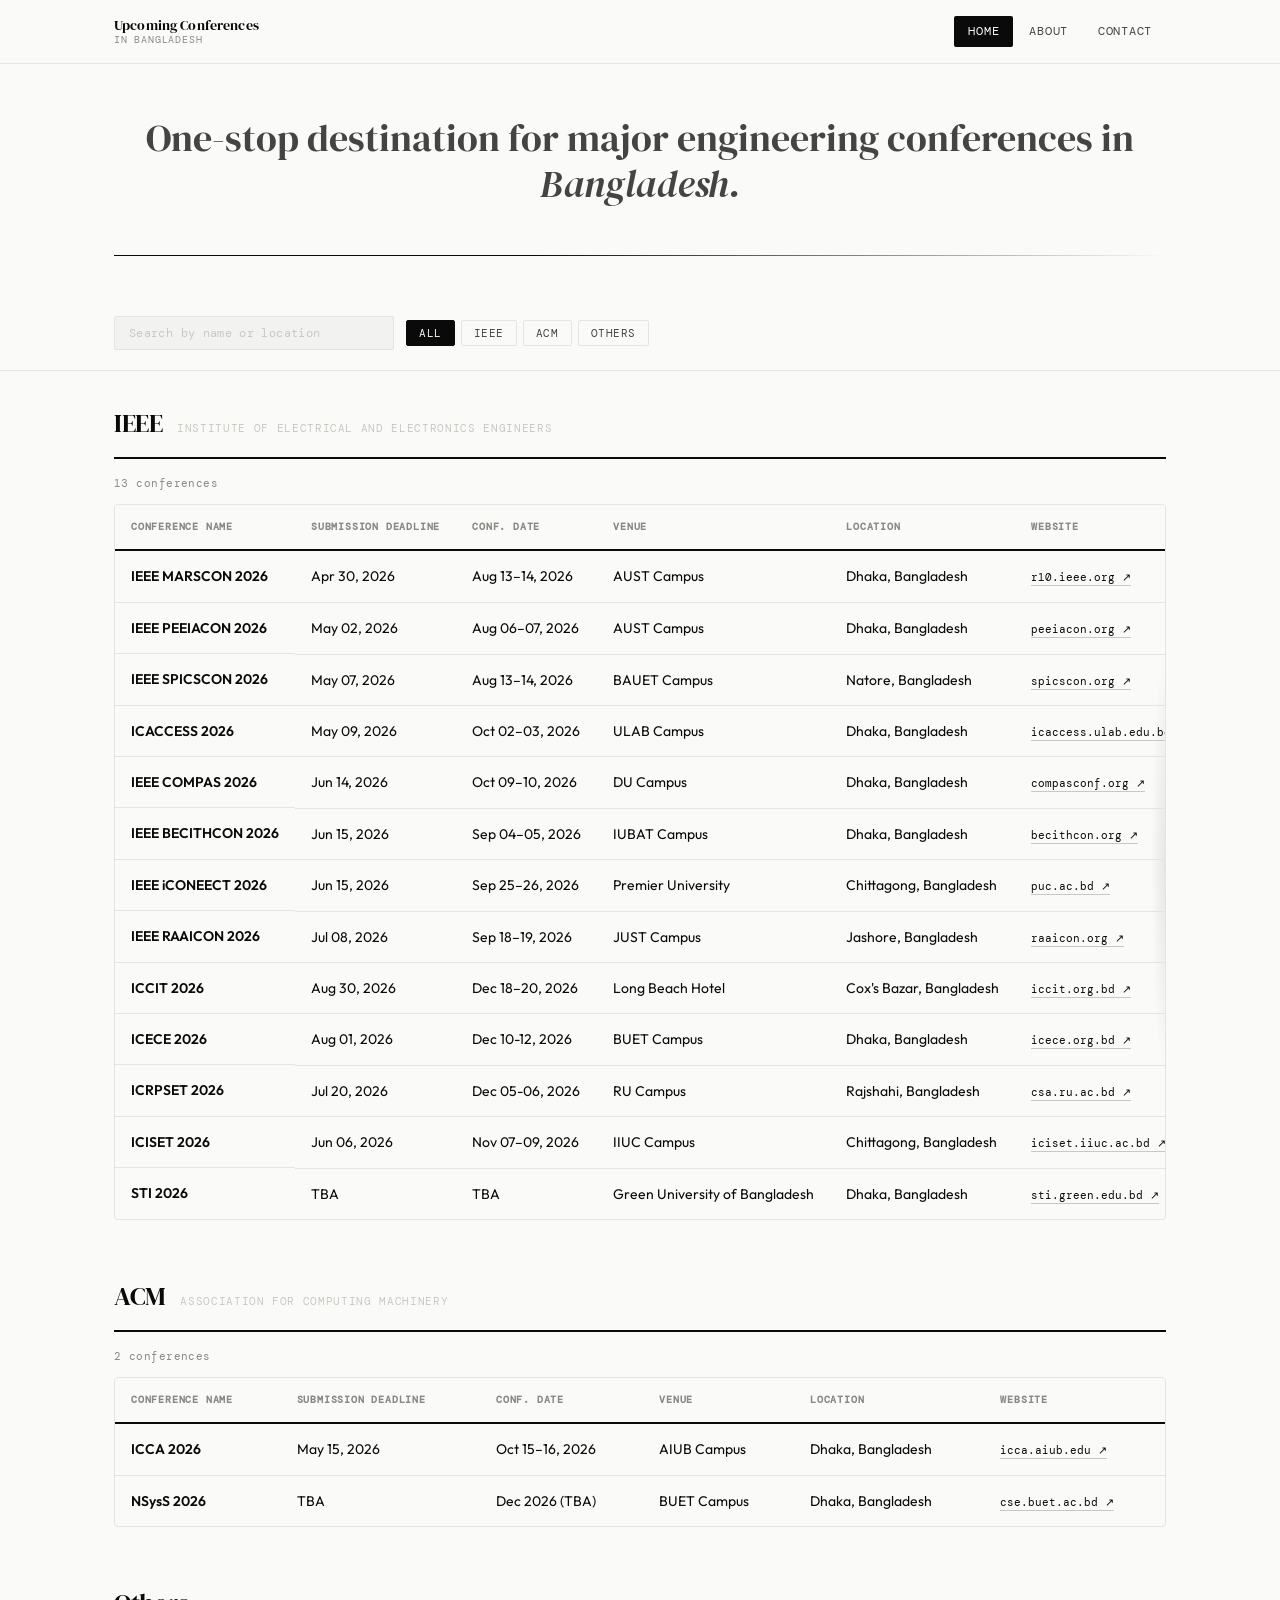
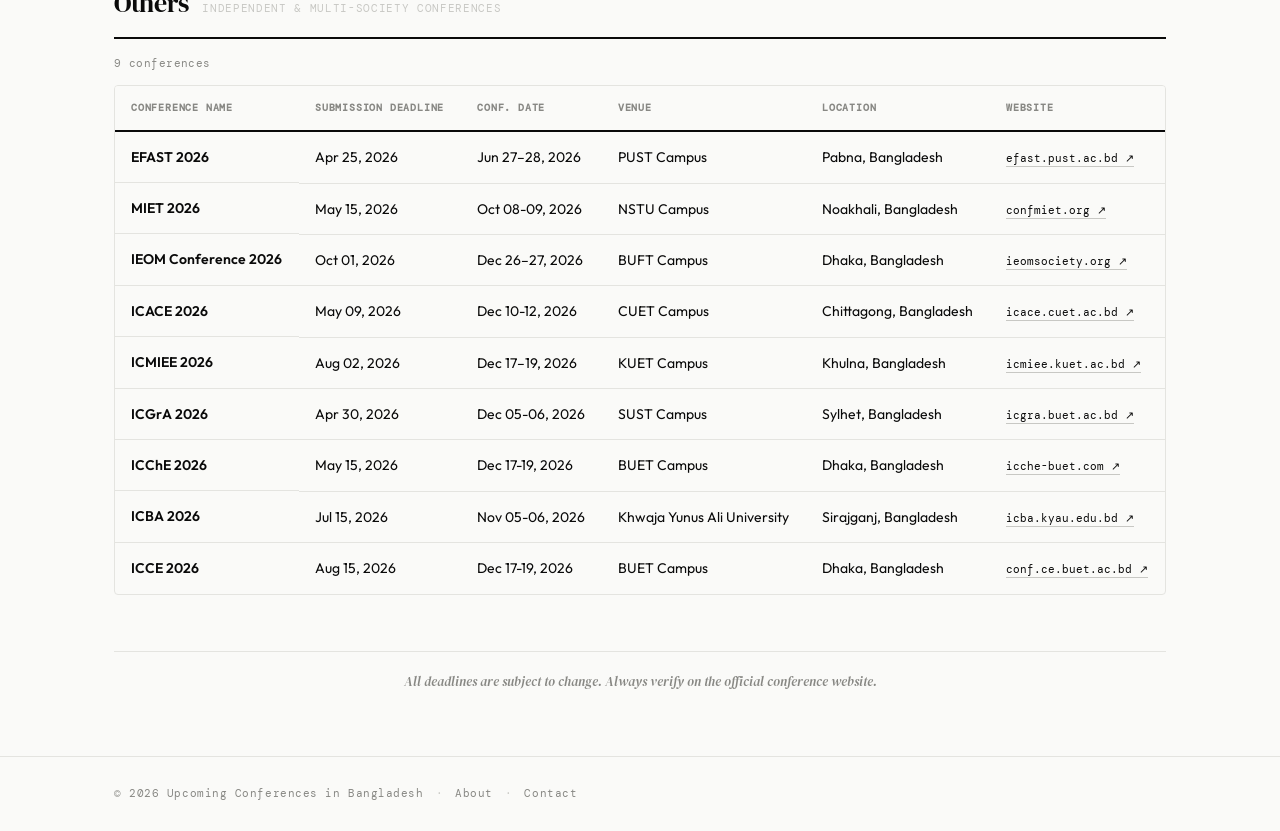
==== commit 42fe45a8: "index.html" ====
--- a/index.html
+++ b/index.html
@@ -249,8 +249,8 @@
             </tr>
 <tr data-org="Others">
               <td class="conf-name">ICCE 2026</td>
-              <td class="deadline-cell">TBA</td>
-              <td>TBA</td><td>BUET Campus</td><td>Dhaka, Bangladesh</td>
+              <td class="deadline-cell">Aug 15, 2026</td>
+              <td>Dec 17-19, 2026</td><td>BUET Campus</td><td>Dhaka, Bangladesh</td>
               <td><a href="https://conf.ce.buet.ac.bd/" target="_blank" class="conf-link">conf.ce.buet.ac.bd ↗</a></td>
             </tr>
           </tbody>
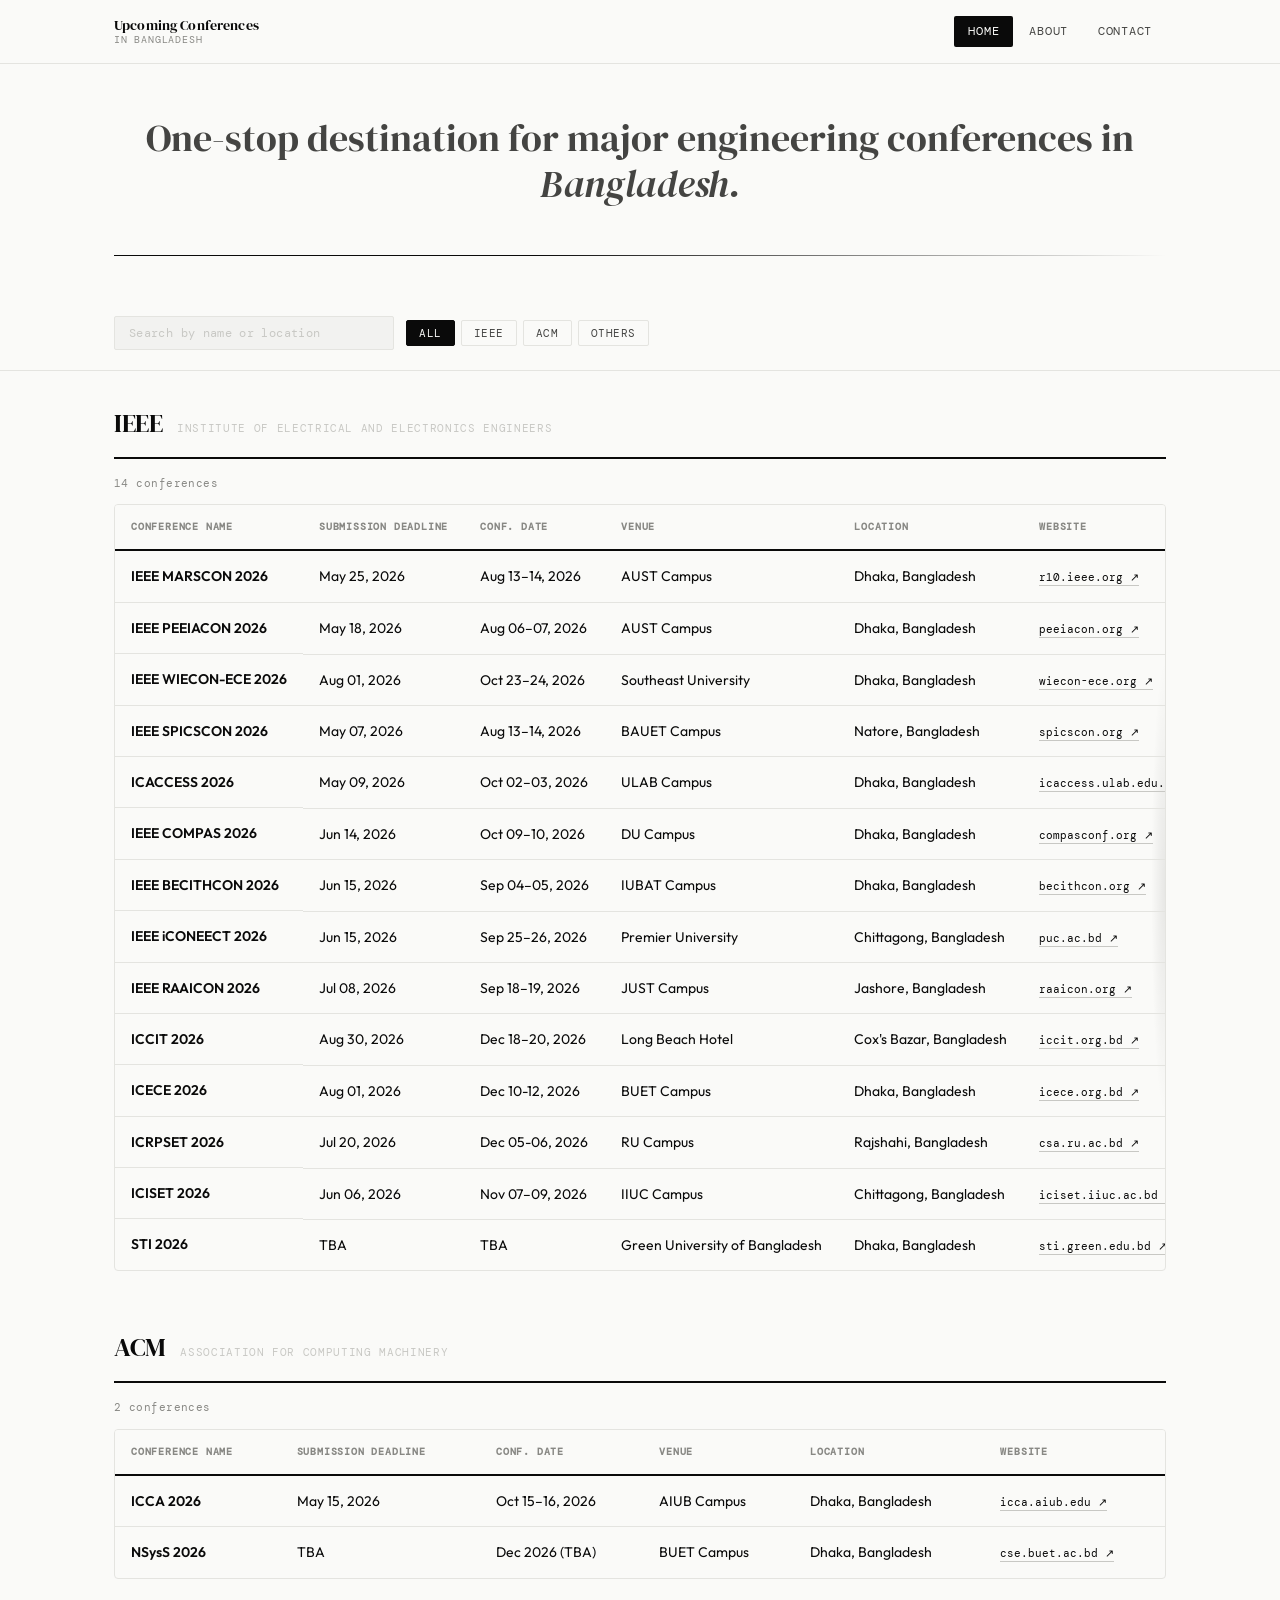
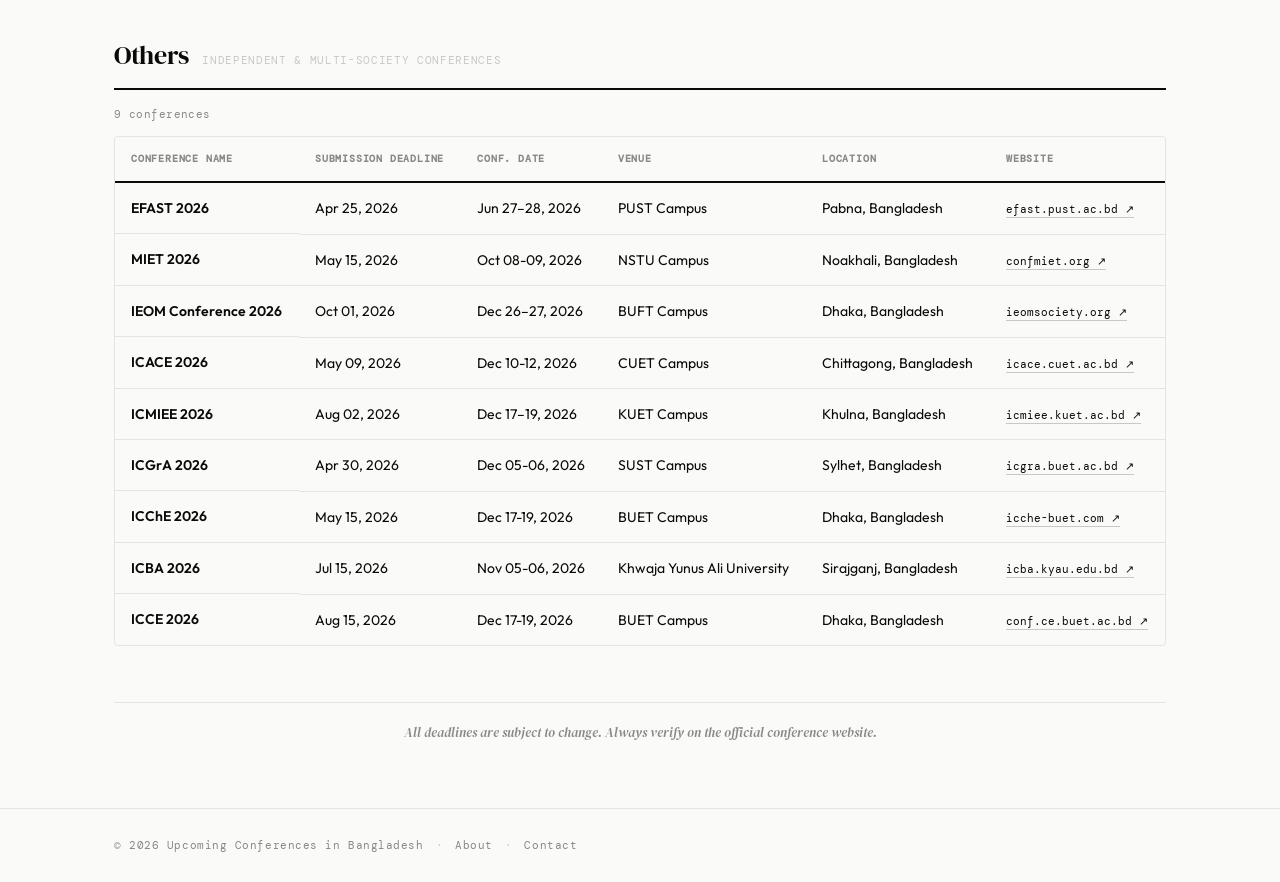
==== commit f0ee716b: "index.html" ====
--- a/index.html
+++ b/index.html
@@ -69,17 +69,23 @@
             <th>Conference Name</th><th>Submission Deadline</th><th>Conf. Date</th><th>Venue</th><th>Location</th><th>Website</th>
           </tr></thead>
           <tbody class="tableBody" data-org="IEEE">
-            <tr data-org="IEEE">
+           <tr data-org="IEEE">
               <td class="conf-name">IEEE MARSCON 2026</td>
-              <td class="deadline-cell">Apr 30, 2026</td>
+              <td class="deadline-cell">May 25, 2026</td>
               <td>Aug 13–14, 2026</td><td>AUST Campus</td><td>Dhaka, Bangladesh</td>
               <td><a href="https://r10.ieee.org/bd-aps-mtts/marscon" target="_blank" class="conf-link">r10.ieee.org ↗</a></td>
             </tr>
             <tr data-org="IEEE">
               <td class="conf-name">IEEE PEEIACON 2026</td>
-              <td class="deadline-cell">May 02, 2026</td>
+              <td class="deadline-cell">May 18, 2026</td>
               <td>Aug 06–07, 2026</td><td>AUST Campus</td><td>Dhaka, Bangladesh</td>
               <td><a href="https://peeiacon.org/2026" target="_blank" class="conf-link">peeiacon.org ↗</a></td>
+            </tr>
+            <tr data-org="IEEE">
+              <td class="conf-name">IEEE WIECON-ECE 2026</td>
+              <td class="deadline-cell">Aug 01, 2026</td>
+              <td>Oct 23–24, 2026</td><td>Southeast University</td><td>Dhaka, Bangladesh</td>
+              <td><a href="https://wiecon-ece.org/" target="_blank" class="conf-link">wiecon-ece.org ↗</a></td>
             </tr>
             <tr data-org="IEEE">
               <td class="conf-name">IEEE SPICSCON 2026</td>
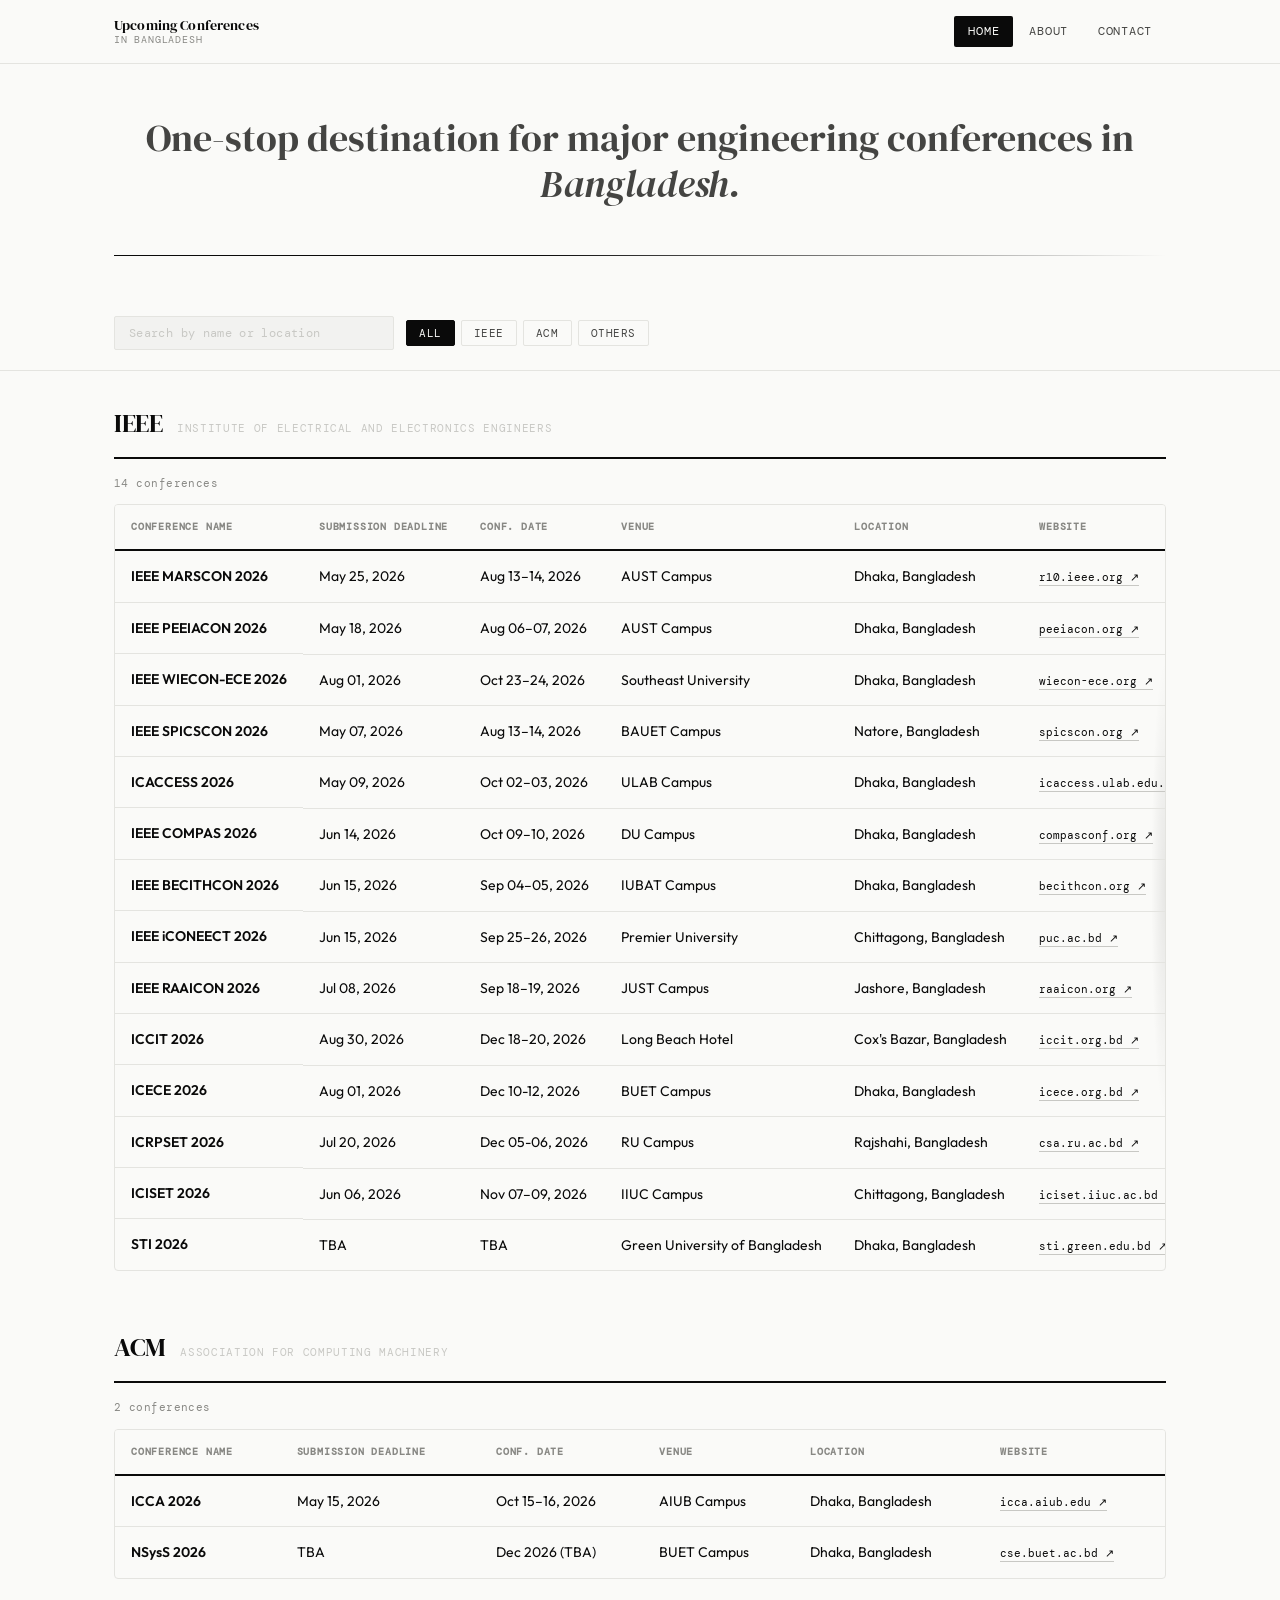
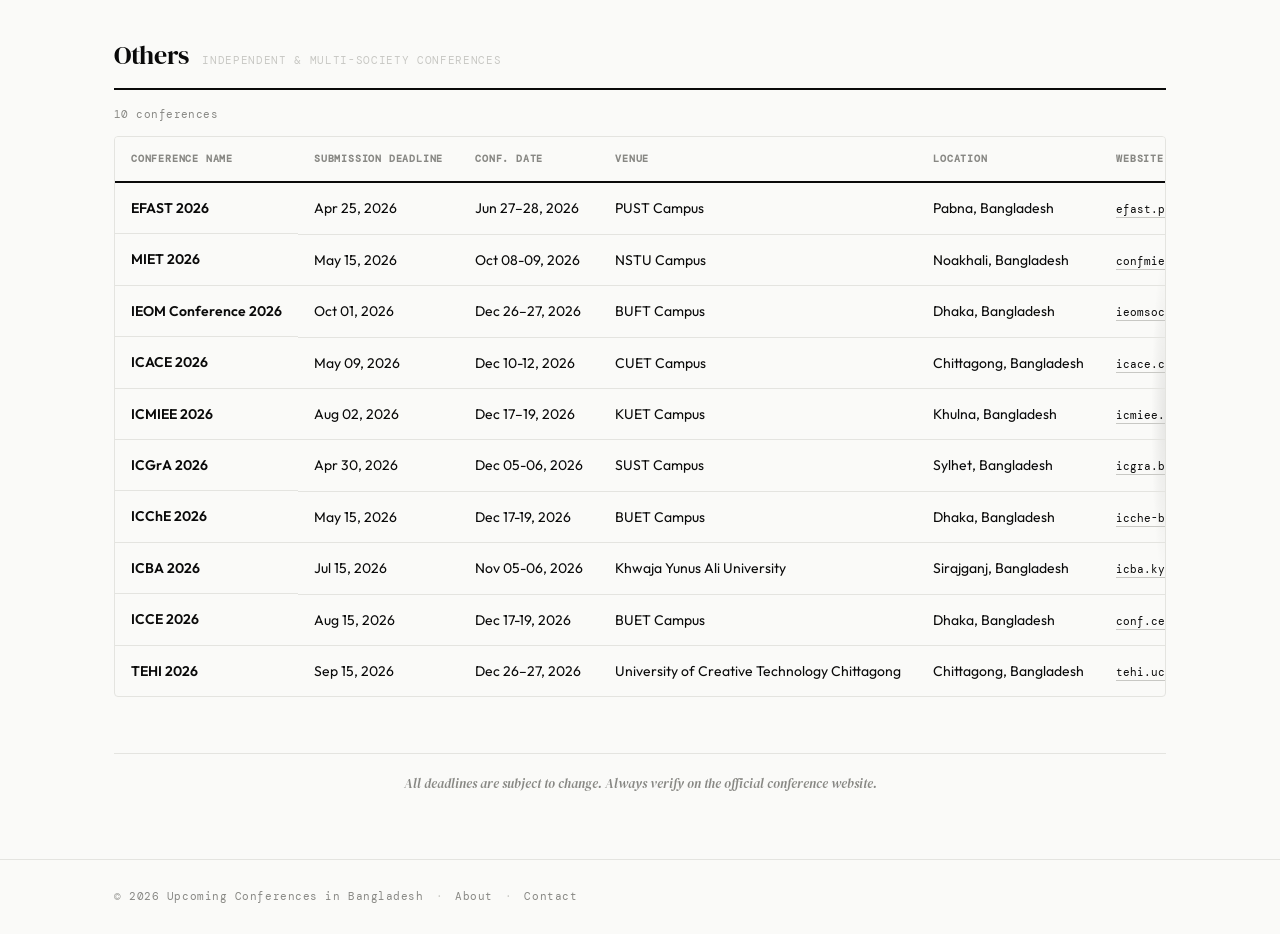
==== commit 5840ac47: "index.html" ====
--- a/index.html
+++ b/index.html
@@ -4,6 +4,9 @@
   <meta charset="UTF-8">
   <meta name="viewport" content="width=device-width, initial-scale=1.0">
   <title>Upcoming Conferences in Bangladesh</title>
+
+<link rel="canonical" href="[https://conf.info.bd/](https://conf.info.bd/)" />
+  
   <link rel="icon" href="favicon.ico" type="image/x-icon">
   <link rel="stylesheet" href="css/style.css">
   <link href="https://fonts.googleapis.com/css2?family=DM+Serif+Display:ital@0;1&family=DM+Mono:wght@400;500&family=Outfit:wght@300;400;500;600&display=swap" rel="stylesheet">
@@ -259,6 +262,12 @@
               <td>Dec 17-19, 2026</td><td>BUET Campus</td><td>Dhaka, Bangladesh</td>
               <td><a href="https://conf.ce.buet.ac.bd/" target="_blank" class="conf-link">conf.ce.buet.ac.bd ↗</a></td>
             </tr>
+            <tr data-org="Others">
+              <td class="conf-name">TEHI 2026</td>
+              <td class="deadline-cell">Sep 15, 2026</td>
+              <td>Dec 26–27, 2026</td><td>University of Creative Technology Chittagong</td><td>Chittagong, Bangladesh</td>
+              <td><a href="https://tehi.uctc.ac.bd/" target="_blank" class="conf-link">tehi.uctc.ac.bd/ ↗</a></td>
+            </tr>
           </tbody>
         </table>
       </div>
